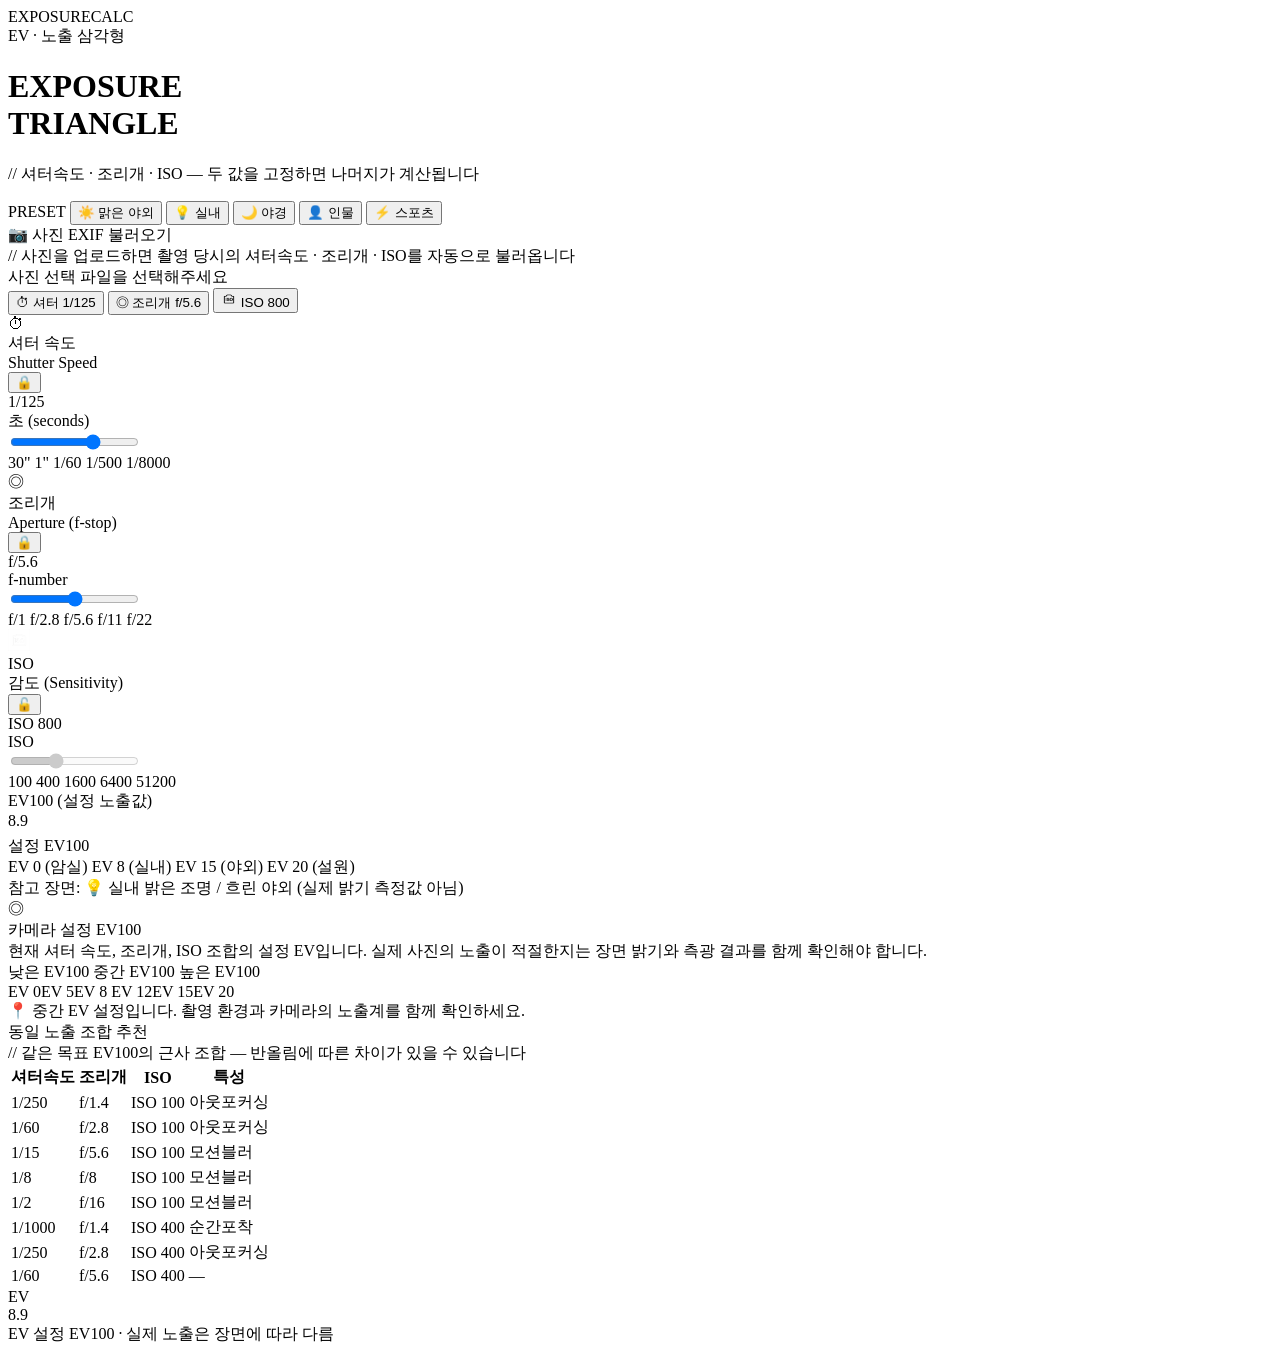
==== exposure-index.html @ fb15c803 "feat(ui): load pure math module and label EV100 accurately" ====
<!DOCTYPE html>
<html lang="ko">
<head>
<meta charset="UTF-8">
<meta name="viewport" content="width=device-width, initial-scale=1.0, maximum-scale=1.0">
<title>노출 계산기 — Exposure Calculator</title>
<link rel="icon" type="image/svg+xml" href="favicon.svg">
<link href="https://fonts.googleapis.com/css2?family=DM+Mono:wght@300;400;500&family=Bebas+Neue&family=DM+Sans:wght@300;400;500&display=swap" rel="stylesheet">
<link rel="stylesheet" href="exposure-style.css">
</head>
<body>

<header>
  <div class="logo">EXPOSURE<span>CALC</span></div>
  <div class="header-tag">EV · 노출 삼각형</div>
</header>

<main>
  <h1 class="page-title">EXPOSURE<br><span>TRIANGLE</span></h1>
  <p class="page-sub">// 셔터속도 · 조리개 · ISO — 두 값을 고정하면 나머지가 계산됩니다</p>

  <!-- Presets -->
  <div class="preset-bar">
    <span class="preset-label">PRESET</span>
    <button class="preset-btn" onclick="applyPreset('sunny')">☀️ 맑은 야외</button>
    <button class="preset-btn" onclick="applyPreset('indoor')">💡 실내</button>
    <button class="preset-btn" onclick="applyPreset('night')">🌙 야경</button>
    <button class="preset-btn" onclick="applyPreset('portrait')">👤 인물</button>
    <button class="preset-btn" onclick="applyPreset('sport')">⚡ 스포츠</button>
  </div>

  <!-- EXIF 사진 업로드 패널 -->
  <div class="exif-panel">
    <div class="exif-panel-title">📷 사진 EXIF 불러오기</div>
    <div class="exif-panel-sub">// 사진을 업로드하면 촬영 당시의 셔터속도 · 조리개 · ISO를 자동으로 불러옵니다</div>
    <div class="exif-input-row">
      <label class="exif-upload-btn" for="exif-file-input">사진 선택</label>
      <input type="file" id="exif-file-input" accept="image/*" style="display:none;" onchange="loadExif(this)">
      <span class="exif-filename" id="exif-filename">파일을 선택해주세요</span>
    </div>
    <div class="exif-result" id="exif-result" style="display:none;">
      <div class="exif-chips" id="exif-chips"></div>
      <div class="exif-msg" id="exif-msg"></div>
      <button class="exif-apply-btn" id="exif-apply-btn" style="display:none;" onclick="applyExif()">이 세팅 계산기에 적용하기 ↗</button>
    </div>
  </div>

  <!-- ── 모바일 전용: 패널 탭 네비게이션 ── -->
  <div class="mobile-panel-nav" id="mobile-panel-nav">
    <button class="mpn-tab active" id="mpn-shutter" onclick="switchMobileTab('shutter')">
      <span class="mpn-icon">⏱</span>
      <span class="mpn-label">셔터</span>
      <span class="mpn-val" id="mpn-val-shutter">1/125</span>
    </button>
    <button class="mpn-tab" id="mpn-aperture" onclick="switchMobileTab('aperture')">
      <span class="mpn-icon">◎</span>
      <span class="mpn-label">조리개</span>
      <span class="mpn-val" id="mpn-val-aperture">f/5.6</span>
    </button>
    <button class="mpn-tab" id="mpn-iso" onclick="switchMobileTab('iso')">
      <span class="mpn-icon"><img src="[data-uri]" alt="ISO" style="width:1rem;height:1rem;object-fit:contain;"></span>
      <span class="mpn-label">ISO</span>
      <span class="mpn-val" id="mpn-val-iso">400</span>
    </button>
  </div>

  <!-- Three panels -->
  <div class="calculator-grid">

    <!-- Shutter Speed -->
    <div class="calc-panel" id="panel-shutter">
      <div class="panel-header">
        <div>
          <div class="panel-icon">⏱</div>
          <div class="panel-name">셔터 속도</div>
          <div class="panel-desc">Shutter Speed</div>
        </div>
        <button class="lock-toggle active" id="lock-shutter" onclick="toggleLock('shutter')" title="고정/해제">🔒</button>
      </div>
      <div class="value-display" id="val-shutter">1/125</div>
      <div class="value-unit">초 (seconds)</div>
      <div class="slider-wrap">
        <input type="range" id="sl-shutter" min="0" max="18" value="12" step="1" oninput="onSliderChange('shutter')">
        <div class="slider-ticks">
          <span class="tick">30"</span>
          <span class="tick">1"</span>
          <span class="tick">1/60</span>
          <span class="tick">1/500</span>
          <span class="tick">1/8000</span>
        </div>
      </div>
    </div>

    <!-- Aperture -->
    <div class="calc-panel" id="panel-aperture">
      <div class="panel-header">
        <div>
          <div class="panel-icon">◎</div>
          <div class="panel-name">조리개</div>
          <div class="panel-desc">Aperture (f-stop)</div>
        </div>
        <button class="lock-toggle active" id="lock-aperture" onclick="toggleLock('aperture')" title="고정/해제">🔒</button>
      </div>
      <div class="value-display" id="val-aperture">f/5.6</div>
      <div class="value-unit">f-number</div>
      <div class="slider-wrap">
        <input type="range" id="sl-aperture" min="0" max="10" value="5" step="1" oninput="onSliderChange('aperture')">
        <div class="slider-ticks">
          <span class="tick">f/1</span>
          <span class="tick">f/2.8</span>
          <span class="tick">f/5.6</span>
          <span class="tick">f/11</span>
          <span class="tick">f/22</span>
        </div>
      </div>
    </div>

    <!-- ISO -->
    <div class="calc-panel" id="panel-iso">
      <div class="panel-header">
        <div>
          <div class="panel-icon"><img src="[data-uri]" alt="ISO" style="width:1.4rem;height:1.4rem;object-fit:contain;filter:invert(1);"></div>
          <div class="panel-name">ISO</div>
          <div class="panel-desc">감도 (Sensitivity)</div>
        </div>
        <button class="lock-toggle" id="lock-iso" onclick="toggleLock('iso')" title="고정/해제">🔓</button>
      </div>
      <div class="value-display" id="val-iso">ISO 400</div>
      <div class="value-unit">ISO</div>
      <div class="slider-wrap">
        <input type="range" id="sl-iso" min="0" max="9" value="3" step="1" oninput="onSliderChange('iso')">
        <div class="slider-ticks">
          <span class="tick">100</span>
          <span class="tick">400</span>
          <span class="tick">1600</span>
          <span class="tick">6400</span>
          <span class="tick">51200</span>
        </div>
      </div>
    </div>

  </div>

  <!-- EV Bar -->
  <div class="ev-panel">
    <div class="ev-label-wrap">
      <div class="ev-label">EV100 (설정 노출값)</div>
      <div class="ev-value" id="ev-display">10.6</div>
      <div class="ev-label" style="margin-top:6px;" id="ev-status">실내 환경</div>
    </div>
    <div class="ev-bar-wrap">
      <div class="ev-scale">
        <span>EV 0 (암실)</span>
        <span>EV 8 (실내)</span>
        <span>EV 15 (야외)</span>
        <span>EV 20 (설원)</span>
      </div>
      <div class="ev-track">
        <div class="ev-fill" id="ev-fill" style="width:53%"></div>
        <div class="ev-marker" id="ev-marker" style="left:53%"></div>
      </div>
      <div class="ev-situation" id="ev-situation">💡 일반적인 야외 흐린 날 / 실내 밝은 조명 환경</div>
    </div>
  </div>

  <!-- Exposure Judgment Panel -->
  <div class="judge-panel" id="judge-panel">
    <div class="judge-verdict">
      <div class="judge-icon" id="judge-icon">✓</div>
      <div>
        <div class="judge-title" id="judge-title">적정 노출이에요</div>
        <div class="judge-desc" id="judge-desc">이 조합으로 촬영하면 밝기가 적당한 사진을 얻을 수 있어요.</div>
      </div>
    </div>
    <div class="judge-meter-wrap">
      <div class="judge-meter-labels">
        <span>낮은 EV100</span>
        <span>중간 EV100</span>
        <span>높은 EV100</span>
      </div>
      <div class="judge-meter">
        <div class="judge-meter-zone zone-under2"></div>
        <div class="judge-meter-zone zone-under1"></div>
        <div class="judge-meter-zone zone-ok"></div>
        <div class="judge-meter-zone zone-over1"></div>
        <div class="judge-meter-zone zone-over2"></div>
        <div class="judge-needle" id="judge-needle" style="left:50%"></div>
      </div>
      <div class="judge-meter-ticks">
        <span>EV 0</span><span>EV 5</span><span>EV 8</span>
        <span>EV 12</span><span>EV 15</span><span>EV 20</span>
      </div>
    </div>
    <div class="judge-detail">
      <div class="judge-env" id="judge-env"></div>
      <div class="judge-warnings" id="judge-warnings"></div>
    </div>
  </div>

  <!-- Combinations table -->
  <div class="combos-panel">
    <div class="combos-header">
      <div>
        <div class="combos-title">동일 노출 조합 추천</div>
        <div class="combos-sub">// 같은 목표 EV100의 근사 조합 — 반올림에 따른 차이가 있을 수 있습니다</div>
      </div>
    </div>
    <table class="combo-table">
      <thead>
        <tr>
          <th>셔터속도</th>
          <th>조리개</th>
          <th>ISO</th>
          <th>특성</th>
        </tr>
      </thead>
      <tbody id="combo-tbody"></tbody>
    </table>
  </div>

</main>

<!-- ── 모바일 전용: 하단 고정 EV 요약 바 ── -->
<div class="mobile-bottom-bar" id="mobile-bottom-bar">
  <div class="mbb-ev-wrap">
    <div class="mbb-ev-label">EV</div>
    <div class="mbb-ev-num" id="mbb-ev-num">10.6</div>
  </div>
  <div class="mbb-meter">
    <div class="mbb-meter-bg">
      <div class="mbb-meter-fill" id="mbb-fill" style="width:53%"></div>
      <div class="mbb-meter-needle" id="mbb-needle" style="left:53%"></div>
    </div>
  </div>
  <div class="mbb-verdict" id="mbb-verdict">
    <span class="mbb-icon" id="mbb-icon">✓</span>
    <span class="mbb-text" id="mbb-text">적정 노출</span>
  </div>
</div>

<script src="exposure-core.js"></script>
<script src="exposure-script.js"></script>
</body>
</html>
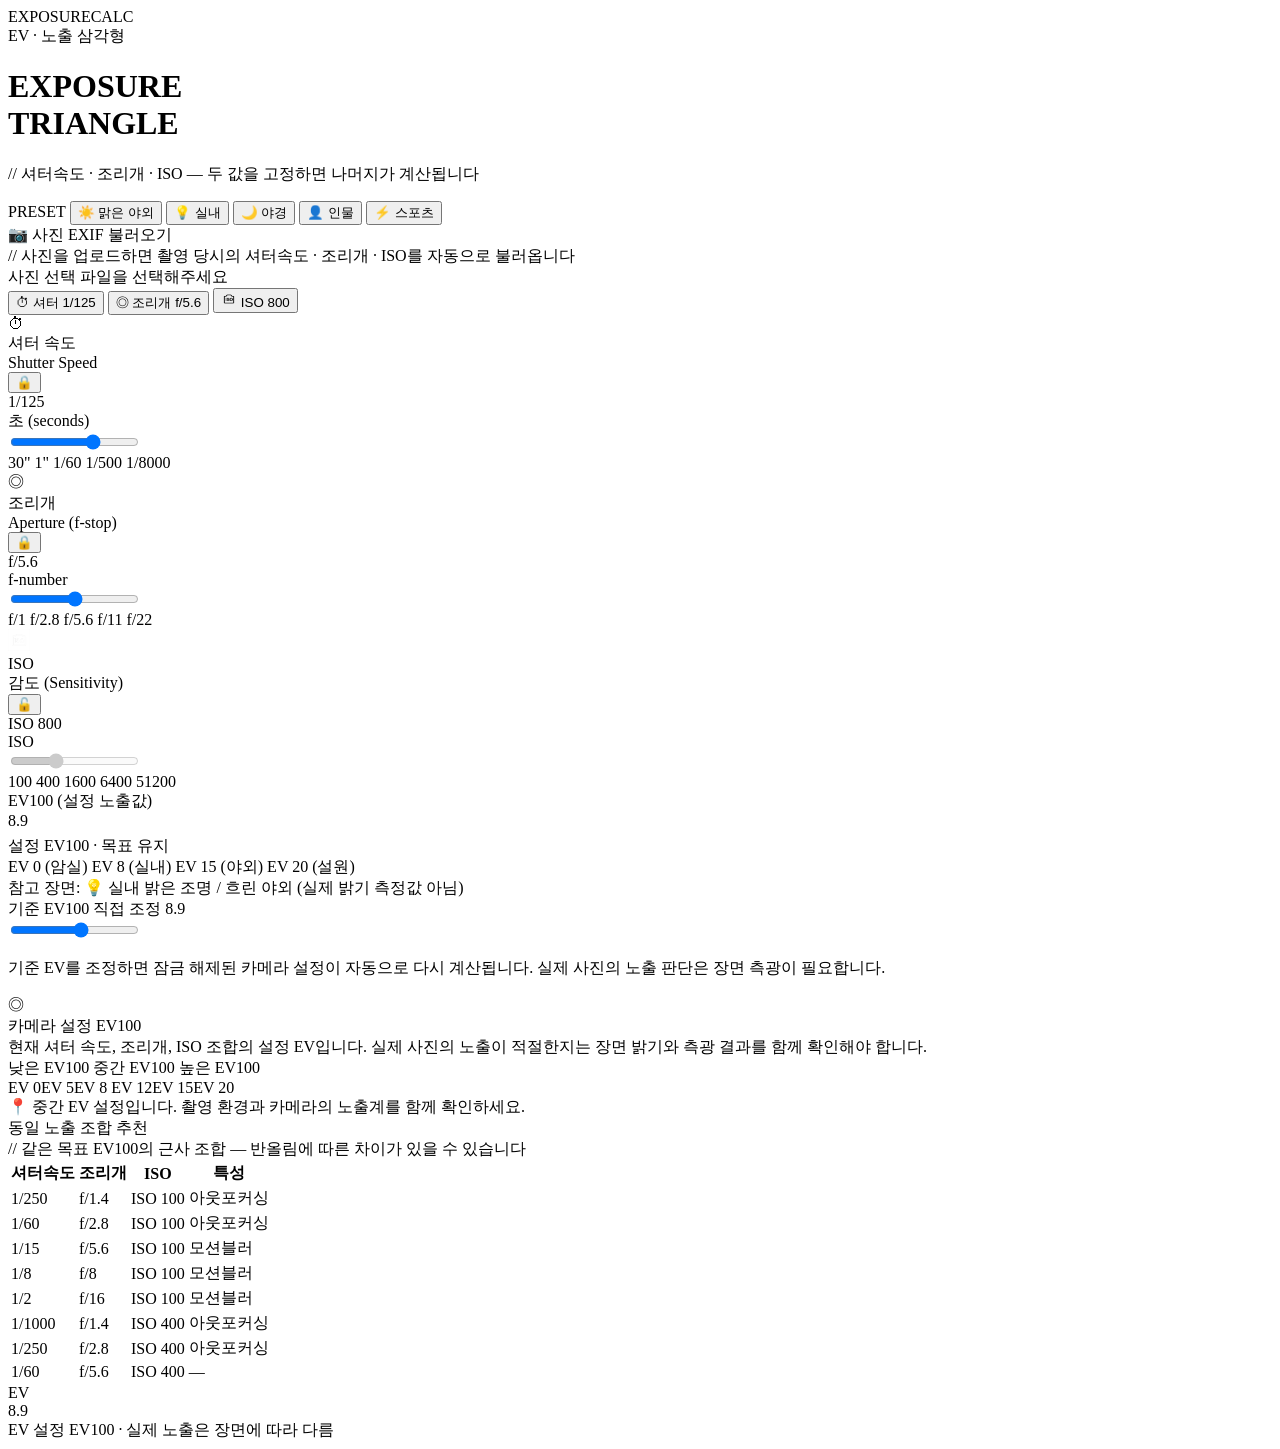
==== commit 489abf69: "feat(ui): add an explicit target EV100 control with accessible label" ====
--- a/exposure-index.html
+++ b/exposure-index.html
@@ -163,6 +163,18 @@
     </div>
   </div>
 
+  <!-- Target EV100 control: separate the desired reference from camera parameters. -->
+  <section class="target-ev-panel" aria-labelledby="target-ev-heading">
+    <div class="target-ev-top">
+      <label id="target-ev-heading" for="sl-target-ev">기준 EV100 직접 조정</label>
+      <output id="target-ev-value" for="sl-target-ev">8.9</output>
+    </div>
+    <input id="sl-target-ev" type="range" min="-5" max="20" step="0.1"
+           value="8.9" oninput="onTargetEVChange()"
+           aria-label="계산 기준 EV100 조정">
+    <p>기준 EV를 조정하면 잠금 해제된 카메라 설정이 자동으로 다시 계산됩니다. 실제 사진의 노출 판단은 장면 측광이 필요합니다.</p>
+  </section>
+
   <!-- Exposure Judgment Panel -->
   <div class="judge-panel" id="judge-panel">
     <div class="judge-verdict">
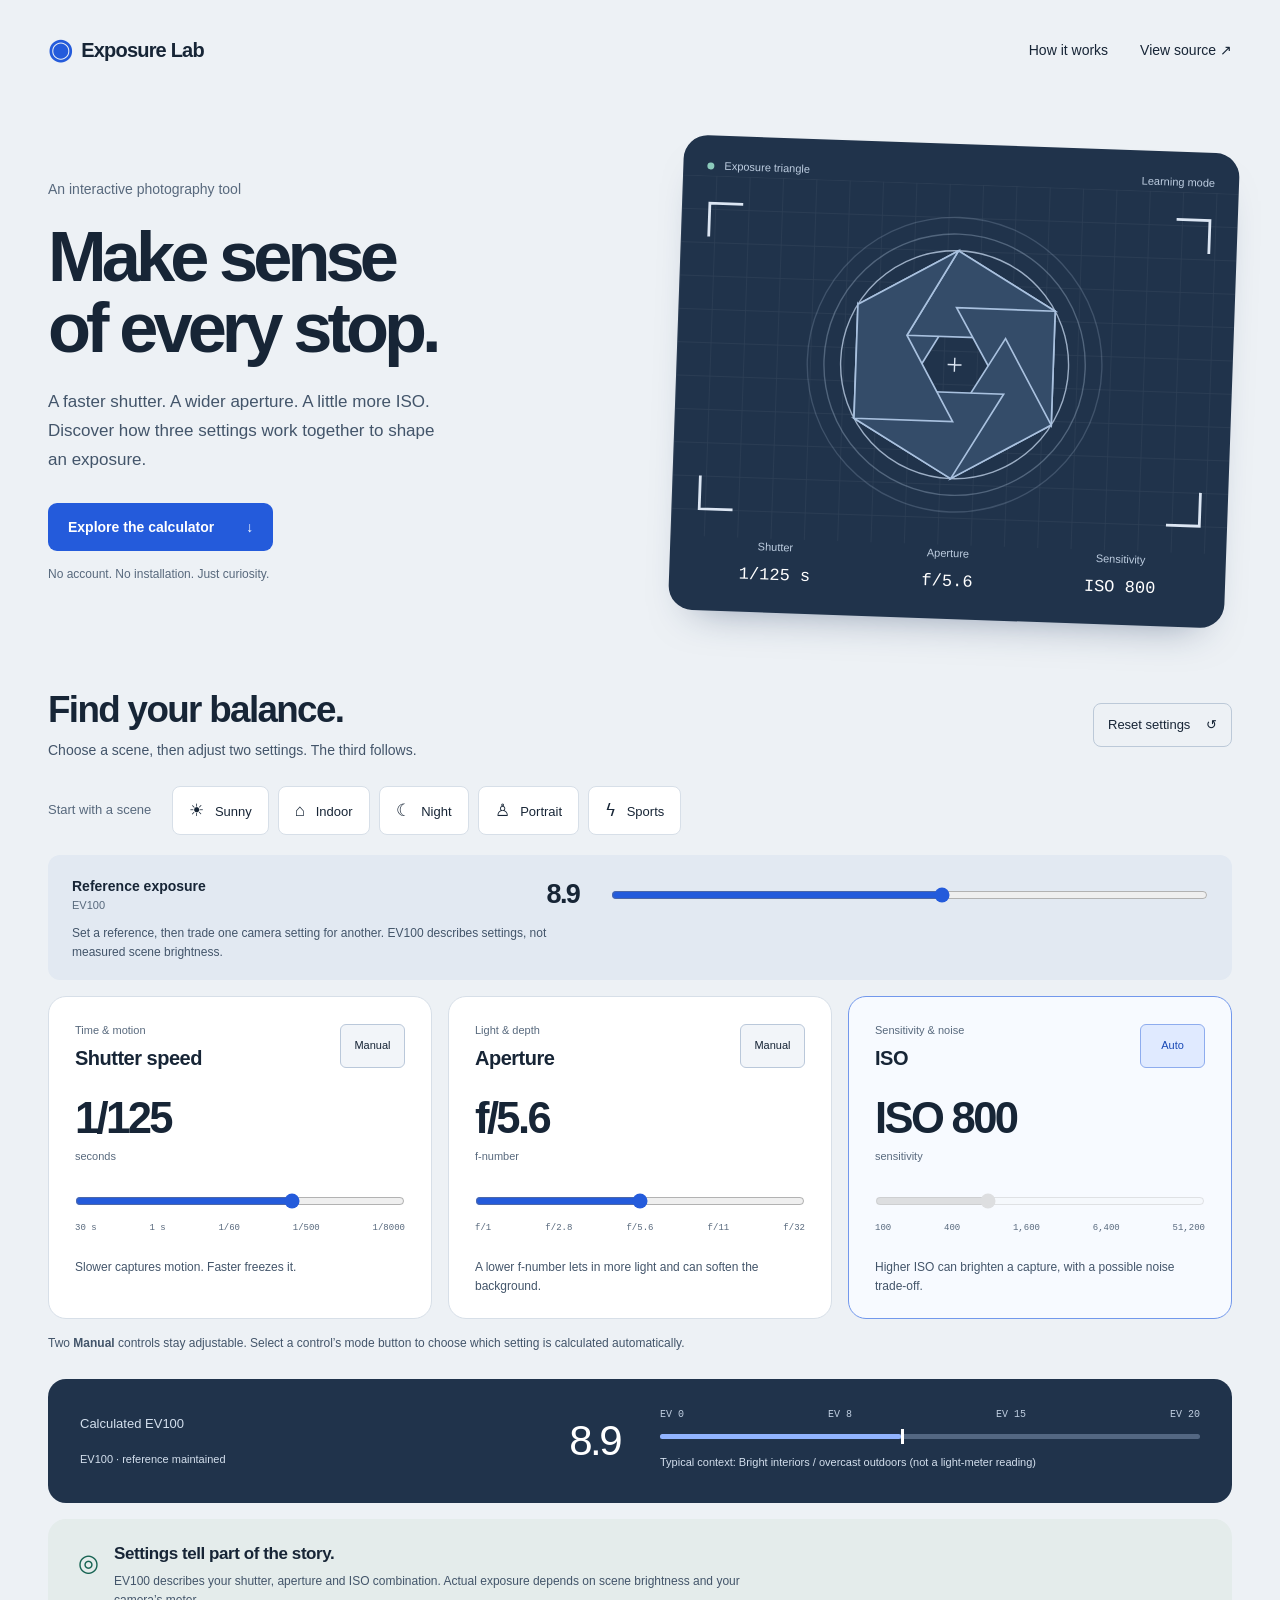
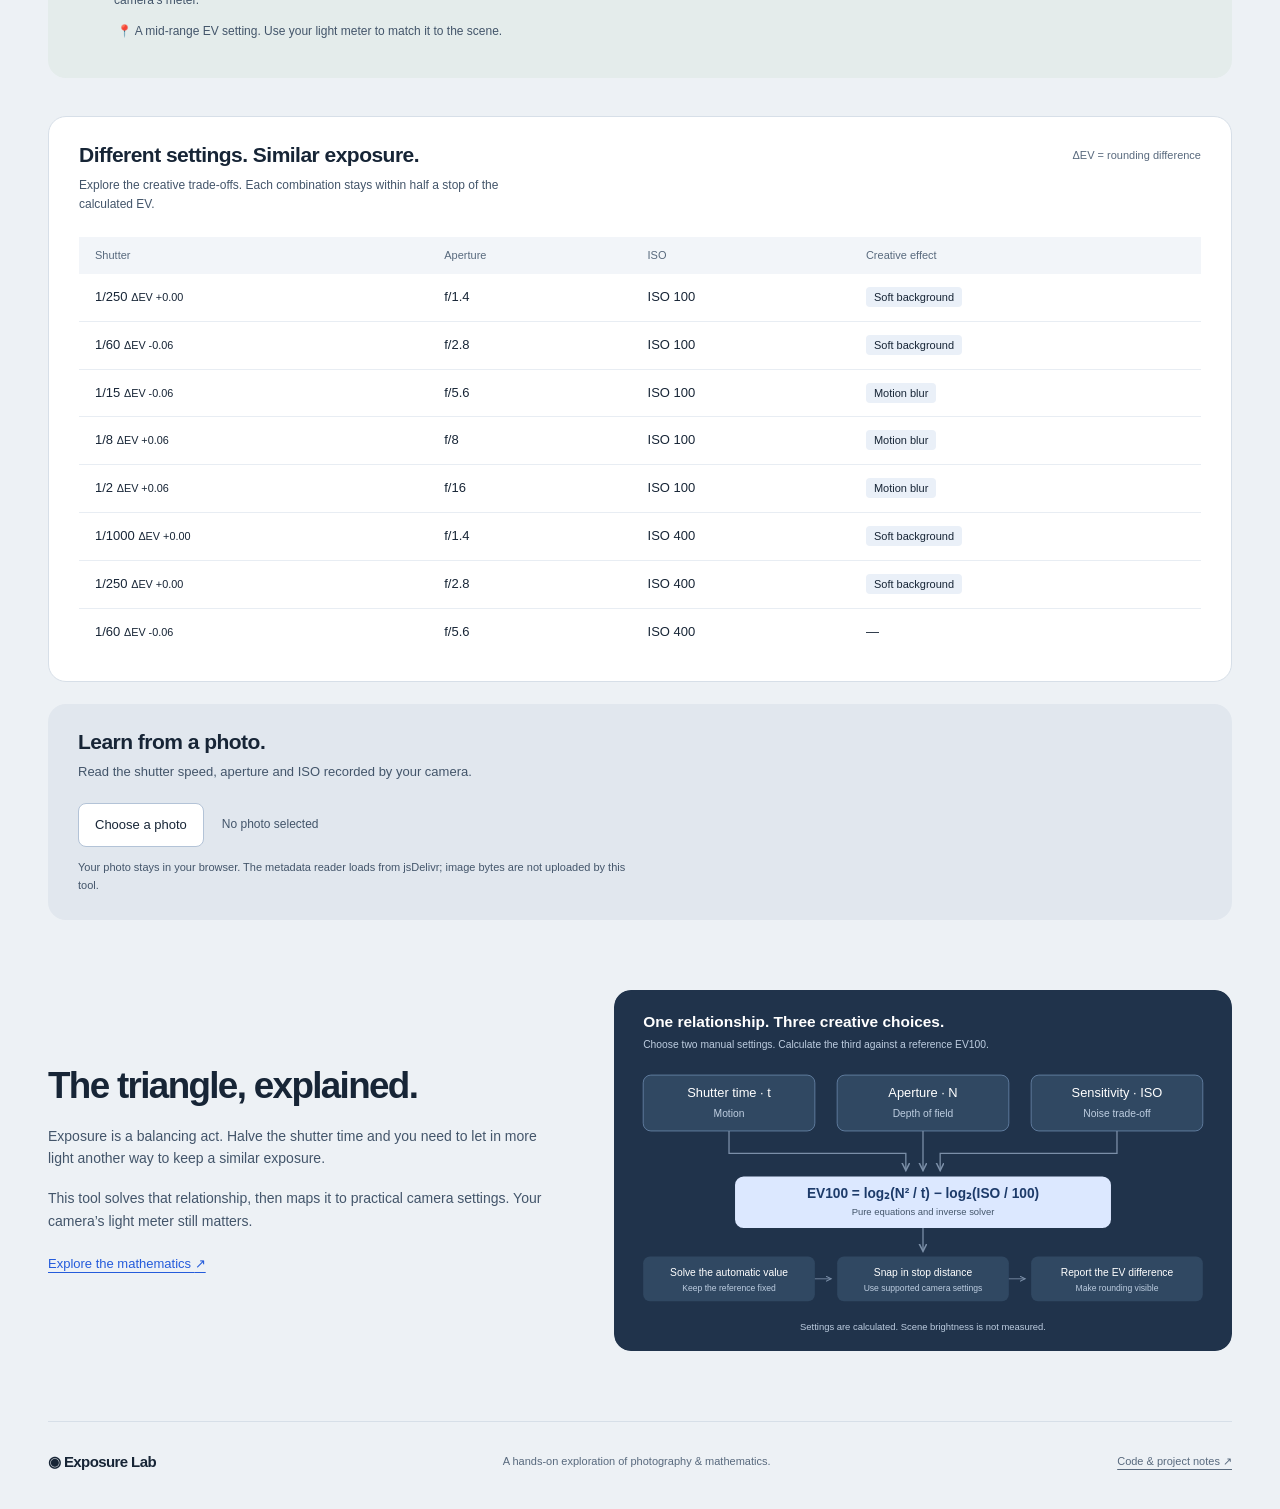
==== commit 9beb0e3e: "feat: redesign Exposure Lab with English UI and visual project guide" ====
--- a/exposure-index.html
+++ b/exposure-index.html
@@ -1,256 +1,531 @@
-<!DOCTYPE html>
-<html lang="ko">
-<head>
-<meta charset="UTF-8">
-<meta name="viewport" content="width=device-width, initial-scale=1.0, maximum-scale=1.0">
-<title>노출 계산기 — Exposure Calculator</title>
-<link rel="icon" type="image/svg+xml" href="favicon.svg">
-<link href="https://fonts.googleapis.com/css2?family=DM+Mono:wght@300;400;500&family=Bebas+Neue&family=DM+Sans:wght@300;400;500&display=swap" rel="stylesheet">
-<link rel="stylesheet" href="exposure-style.css">
-</head>
-<body>
-
-<header>
-  <div class="logo">EXPOSURE<span>CALC</span></div>
-  <div class="header-tag">EV · 노출 삼각형</div>
-</header>
-
-<main>
-  <h1 class="page-title">EXPOSURE<br><span>TRIANGLE</span></h1>
-  <p class="page-sub">// 셔터속도 · 조리개 · ISO — 두 값을 고정하면 나머지가 계산됩니다</p>
-
-  <!-- Presets -->
-  <div class="preset-bar">
-    <span class="preset-label">PRESET</span>
-    <button class="preset-btn" onclick="applyPreset('sunny')">☀️ 맑은 야외</button>
-    <button class="preset-btn" onclick="applyPreset('indoor')">💡 실내</button>
-    <button class="preset-btn" onclick="applyPreset('night')">🌙 야경</button>
-    <button class="preset-btn" onclick="applyPreset('portrait')">👤 인물</button>
-    <button class="preset-btn" onclick="applyPreset('sport')">⚡ 스포츠</button>
-  </div>
-
-  <!-- EXIF 사진 업로드 패널 -->
-  <div class="exif-panel">
-    <div class="exif-panel-title">📷 사진 EXIF 불러오기</div>
-    <div class="exif-panel-sub">// 사진을 업로드하면 촬영 당시의 셔터속도 · 조리개 · ISO를 자동으로 불러옵니다</div>
-    <div class="exif-input-row">
-      <label class="exif-upload-btn" for="exif-file-input">사진 선택</label>
-      <input type="file" id="exif-file-input" accept="image/*" style="display:none;" onchange="loadExif(this)">
-      <span class="exif-filename" id="exif-filename">파일을 선택해주세요</span>
-    </div>
-    <div class="exif-result" id="exif-result" style="display:none;">
-      <div class="exif-chips" id="exif-chips"></div>
-      <div class="exif-msg" id="exif-msg"></div>
-      <button class="exif-apply-btn" id="exif-apply-btn" style="display:none;" onclick="applyExif()">이 세팅 계산기에 적용하기 ↗</button>
-    </div>
-  </div>
-
-  <!-- ── 모바일 전용: 패널 탭 네비게이션 ── -->
-  <div class="mobile-panel-nav" id="mobile-panel-nav">
-    <button class="mpn-tab active" id="mpn-shutter" onclick="switchMobileTab('shutter')">
-      <span class="mpn-icon">⏱</span>
-      <span class="mpn-label">셔터</span>
-      <span class="mpn-val" id="mpn-val-shutter">1/125</span>
-    </button>
-    <button class="mpn-tab" id="mpn-aperture" onclick="switchMobileTab('aperture')">
-      <span class="mpn-icon">◎</span>
-      <span class="mpn-label">조리개</span>
-      <span class="mpn-val" id="mpn-val-aperture">f/5.6</span>
-    </button>
-    <button class="mpn-tab" id="mpn-iso" onclick="switchMobileTab('iso')">
-      <span class="mpn-icon"><img src="[data-uri]" alt="ISO" style="width:1rem;height:1rem;object-fit:contain;"></span>
-      <span class="mpn-label">ISO</span>
-      <span class="mpn-val" id="mpn-val-iso">400</span>
-    </button>
-  </div>
-
-  <!-- Three panels -->
-  <div class="calculator-grid">
-
-    <!-- Shutter Speed -->
-    <div class="calc-panel" id="panel-shutter">
-      <div class="panel-header">
+<!doctype html>
+<html lang="en">
+  <head>
+    <meta charset="UTF-8" />
+    <meta name="viewport" content="width=device-width, initial-scale=1" />
+    <meta
+      name="description"
+      content="Learn the exposure triangle by doing. Explore shutter speed, aperture and ISO with an interactive EV100 calculator, shooting presets and local photo metadata import."
+    />
+    <meta name="theme-color" content="#edf1f5" />
+    <meta
+      property="og:title"
+      content="Exposure Lab — Photo Exposure Calculator"
+    />
+    <meta
+      property="og:description"
+      content="Three settings. One exposure. A hands-on guide to the exposure triangle."
+    />
+    <title>Exposure Lab — Photo Exposure Calculator</title>
+    <link rel="icon" type="image/svg+xml" href="favicon.svg" />
+    <link rel="stylesheet" href="exposure-style.css" />
+  </head>
+  <body>
+    <a class="skip-link" href="#calculator">Skip to calculator</a>
+    <header class="site-header">
+      <a class="wordmark" href="./" aria-label="Exposure Lab home"
+        ><span class="brand-icon" aria-hidden="true">◉</span> Exposure Lab</a
+      >
+      <nav aria-label="Main navigation">
+        <a href="#how-it-works">How it works</a
+        ><a href="https://github.com/Benz-Kim/Photo-Exposure-Calculator"
+          >View source <span aria-hidden="true">↗</span></a
+        >
+      </nav>
+    </header>
+    <main>
+      <section class="hero" aria-labelledby="page-title">
+        <div class="hero-copy">
+          <p class="intro-label">An interactive photography tool</p>
+          <h1 id="page-title">Make sense<br />of every stop.</h1>
+          <p class="hero-description">
+            A faster shutter. A wider aperture. A little more ISO. Discover how
+            three settings work together to shape an exposure.
+          </p>
+          <a class="primary-link" href="#calculator"
+            >Explore the calculator <span aria-hidden="true">↓</span></a
+          >
+          <p class="hero-note">No account. No installation. Just curiosity.</p>
+        </div>
+        <div
+          class="viewfinder"
+          role="img"
+          aria-label="Camera viewfinder illustration showing the three settings that define exposure. This is a diagram, not a simulated photograph."
+        >
+          <div class="vf-top">
+            <span><i></i> Exposure triangle</span><span>Learning mode</span>
+          </div>
+          <svg class="iris" viewBox="0 0 400 260" aria-hidden="true">
+            <defs>
+              <pattern
+                id="grid"
+                width="24"
+                height="24"
+                patternUnits="userSpaceOnUse"
+              >
+                <path
+                  d="M 24 0 L 0 0 0 24"
+                  fill="none"
+                  stroke="#ffffff"
+                  stroke-opacity=".06"
+                />
+              </pattern>
+            </defs>
+            <rect width="400" height="260" fill="url(#grid)" />
+            <g fill="none" stroke="#9caec5" stroke-width="1">
+              <circle cx="200" cy="130" r="106" opacity=".25" />
+              <circle cx="200" cy="130" r="94" opacity=".4" />
+              <circle cx="200" cy="130" r="82" />
+            </g>
+            <g fill="#344c69" stroke="#a9c1df" stroke-width="1.2">
+              <path d="M200 48 L271 89 L200 89 L165 150 L129 89Z" />
+              <path d="M271 89 L271 171 L236 110 L165 110 L200 48Z" />
+              <path d="M271 171 L200 212 L236 150 L200 89 L271 89Z" />
+              <path d="M200 212 L129 171 L200 171 L236 110 L271 171Z" />
+              <path d="M129 171 L129 89 L165 150 L236 150 L200 212Z" />
+              <path d="M129 89 L200 48 L165 110 L200 171 L129 171Z" />
+            </g>
+            <path
+              d="M20 44V20H44 M356 20H380V44 M380 216V240H356 M44 240H20V216"
+              fill="none"
+              stroke="#dce6f3"
+              stroke-width="2"
+            />
+            <path d="M195 130H205 M200 125V135" stroke="#dce6f3" />
+          </svg>
+          <div class="vf-settings">
+            <span>Shutter<strong id="vf-shutter">1/125 s</strong></span
+            ><span>Aperture<strong id="vf-aperture">f/5.6</strong></span
+            ><span>Sensitivity<strong id="vf-iso">ISO 800</strong></span>
+          </div>
+        </div>
+      </section>
+      <section
+        id="calculator"
+        class="workspace"
+        aria-labelledby="calculator-heading"
+      >
+        <div class="section-heading">
+          <div>
+            <h2 id="calculator-heading">Find your balance.</h2>
+            <p>Choose a scene, then adjust two settings. The third follows.</p>
+          </div>
+          <button class="reset-button" onclick="resetCalculator()">
+            Reset settings <span aria-hidden="true">↺</span>
+          </button>
+        </div>
+        <div class="preset-bar" role="group" aria-label="Shooting presets">
+          <span class="preset-label">Start with a scene</span>
+          <button
+            class="preset-btn"
+            id="preset-sunny"
+            data-preset="sunny"
+            aria-pressed="false"
+            onclick="applyPreset('sunny')"
+          >
+            <span aria-hidden="true">☀</span> Sunny
+          </button>
+          <button
+            class="preset-btn"
+            id="preset-indoor"
+            data-preset="indoor"
+            aria-pressed="false"
+            onclick="applyPreset('indoor')"
+          >
+            <span aria-hidden="true">⌂</span> Indoor
+          </button>
+          <button
+            class="preset-btn"
+            id="preset-night"
+            data-preset="night"
+            aria-pressed="false"
+            onclick="applyPreset('night')"
+          >
+            <span aria-hidden="true">☾</span> Night
+          </button>
+          <button
+            class="preset-btn"
+            id="preset-portrait"
+            data-preset="portrait"
+            aria-pressed="false"
+            onclick="applyPreset('portrait')"
+          >
+            <span aria-hidden="true">♙</span> Portrait
+          </button>
+          <button
+            class="preset-btn"
+            id="preset-sport"
+            data-preset="sport"
+            aria-pressed="false"
+            onclick="applyPreset('sport')"
+          >
+            <span aria-hidden="true">ϟ</span> Sports
+          </button>
+        </div>
+        <section class="target-ev-panel" aria-labelledby="target-ev-heading">
+          <div class="target-ev-top">
+            <label id="target-ev-heading" for="sl-target-ev"
+              >Reference exposure <span>EV100</span></label
+            ><output id="target-ev-value" for="sl-target-ev">8.9</output>
+          </div>
+          <input
+            id="sl-target-ev"
+            type="range"
+            min="-5"
+            max="20"
+            step="0.1"
+            value="8.9"
+            oninput="onTargetEVChange()"
+            aria-describedby="target-help"
+          />
+          <p id="target-help">
+            Set a reference, then trade one camera setting for another. EV100
+            describes settings, not measured scene brightness.
+          </p>
+        </section>
+        <div
+          class="mobile-panel-nav"
+          id="mobile-panel-nav"
+          role="group"
+          aria-label="Camera setting panels"
+        >
+          <button
+            class="mpn-tab active"
+            id="mpn-shutter"
+            aria-pressed="true"
+            aria-controls="panel-shutter"
+            onclick="switchMobileTab('shutter')"
+          >
+            <span class="mpn-label">Shutter</span
+            ><span class="mpn-val" id="mpn-val-shutter">1/125</span>
+          </button>
+          <button
+            class="mpn-tab"
+            id="mpn-aperture"
+            aria-pressed="false"
+            aria-controls="panel-aperture"
+            onclick="switchMobileTab('aperture')"
+          >
+            <span class="mpn-label">Aperture</span
+            ><span class="mpn-val" id="mpn-val-aperture">f/5.6</span>
+          </button>
+          <button
+            class="mpn-tab"
+            id="mpn-iso"
+            aria-pressed="false"
+            aria-controls="panel-iso"
+            onclick="switchMobileTab('iso')"
+          >
+            <span class="mpn-label">ISO</span
+            ><span class="mpn-val" id="mpn-val-iso">800</span>
+          </button>
+        </div>
+        <div class="calculator-grid">
+          <section
+            class="calc-panel"
+            id="panel-shutter"
+            aria-labelledby="name-shutter"
+          >
+            <div class="panel-header">
+              <div>
+                <p class="panel-desc">Time & motion</p>
+                <h3 class="panel-name" id="name-shutter">Shutter speed</h3>
+              </div>
+              <button
+                class="lock-toggle"
+                id="lock-shutter"
+                onclick="toggleLock('shutter')"
+                aria-label="Calculate shutter speed automatically"
+              >
+                Manual
+              </button>
+            </div>
+            <output class="value-display" id="val-shutter" for="sl-shutter"
+              >1/125</output
+            ><span class="value-unit">seconds</span>
+            <div class="slider-wrap">
+              <input
+                type="range"
+                id="sl-shutter"
+                min="0"
+                max="18"
+                value="12"
+                step="1"
+                aria-label="Shutter speed"
+                aria-describedby="hint-shutter"
+                oninput="onSliderChange('shutter')"
+              />
+              <div class="slider-ticks">
+                <span class="tick">30 s</span><span class="tick">1 s</span
+                ><span class="tick">1/60</span><span class="tick">1/500</span
+                ><span class="tick">1/8000</span>
+              </div>
+            </div>
+            <p class="setting-hint" id="hint-shutter">
+              Slower captures motion. Faster freezes it.
+            </p>
+          </section>
+          <section
+            class="calc-panel"
+            id="panel-aperture"
+            aria-labelledby="name-aperture"
+          >
+            <div class="panel-header">
+              <div>
+                <p class="panel-desc">Light & depth</p>
+                <h3 class="panel-name" id="name-aperture">Aperture</h3>
+              </div>
+              <button
+                class="lock-toggle"
+                id="lock-aperture"
+                onclick="toggleLock('aperture')"
+                aria-label="Calculate aperture automatically"
+              >
+                Manual
+              </button>
+            </div>
+            <output class="value-display" id="val-aperture" for="sl-aperture"
+              >f/5.6</output
+            ><span class="value-unit">f-number</span>
+            <div class="slider-wrap">
+              <input
+                type="range"
+                id="sl-aperture"
+                min="0"
+                max="10"
+                value="5"
+                step="1"
+                aria-label="Aperture"
+                aria-describedby="hint-aperture"
+                oninput="onSliderChange('aperture')"
+              />
+              <div class="slider-ticks">
+                <span class="tick">f/1</span><span class="tick">f/2.8</span
+                ><span class="tick">f/5.6</span><span class="tick">f/11</span
+                ><span class="tick">f/32</span>
+              </div>
+            </div>
+            <p class="setting-hint" id="hint-aperture">
+              A lower f-number lets in more light and can soften the background.
+            </p>
+          </section>
+          <section class="calc-panel" id="panel-iso" aria-labelledby="name-iso">
+            <div class="panel-header">
+              <div>
+                <p class="panel-desc">Sensitivity & noise</p>
+                <h3 class="panel-name" id="name-iso">ISO</h3>
+              </div>
+              <button
+                class="lock-toggle"
+                id="lock-iso"
+                onclick="toggleLock('iso')"
+                aria-label="Calculate iso automatically"
+              >
+                Auto
+              </button>
+            </div>
+            <output class="value-display" id="val-iso" for="sl-iso"
+              >ISO 800</output
+            ><span class="value-unit">sensitivity</span>
+            <div class="slider-wrap">
+              <input
+                type="range"
+                id="sl-iso"
+                min="0"
+                max="9"
+                value="3"
+                step="1"
+                aria-label="ISO"
+                aria-describedby="hint-iso"
+                oninput="onSliderChange('iso')"
+              />
+              <div class="slider-ticks">
+                <span class="tick">100</span><span class="tick">400</span
+                ><span class="tick">1,600</span><span class="tick">6,400</span
+                ><span class="tick">51,200</span>
+              </div>
+            </div>
+            <p class="setting-hint" id="hint-iso">
+              Higher ISO can brighten a capture, with a possible noise
+              trade-off.
+            </p>
+          </section>
+        </div>
+        <p class="control-help">
+          Two <strong>Manual</strong> controls stay adjustable. Select a
+          control’s mode button to choose which setting is calculated
+          automatically.
+        </p>
+        <div class="ev-panel">
+          <div class="ev-label-wrap">
+            <span class="ev-label">Calculated EV100</span
+            ><output class="ev-value" id="ev-display">8.9</output
+            ><span id="ev-status" role="status"></span>
+          </div>
+          <div class="ev-bar-wrap">
+            <div class="ev-scale">
+              <span>EV 0</span><span>EV 8</span><span>EV 15</span
+              ><span>EV 20</span>
+            </div>
+            <div class="ev-track">
+              <div class="ev-fill" id="ev-fill"></div>
+              <div class="ev-marker" id="ev-marker"></div>
+            </div>
+            <p class="ev-situation" id="ev-situation"></p>
+          </div>
+        </div>
+        <section
+          class="judge-panel"
+          id="judge-panel"
+          aria-labelledby="judge-title"
+        >
+          <div class="judge-verdict">
+            <span class="judge-icon" id="judge-icon" aria-hidden="true">◎</span>
+            <div>
+              <h3 class="judge-title" id="judge-title">
+                Read the settings, then the scene.
+              </h3>
+              <p class="judge-desc" id="judge-desc"></p>
+            </div>
+          </div>
+          <div class="judge-meter-wrap" aria-hidden="true">
+            <div class="judge-meter-labels">
+              <span>Lower EV settings</span><span>Higher EV settings</span>
+            </div>
+            <div class="judge-meter">
+              <div class="judge-needle" id="judge-needle"></div>
+            </div>
+          </div>
+          <div class="judge-detail">
+            <p class="judge-env" id="judge-env"></p>
+            <div class="judge-warnings" id="judge-warnings"></div>
+          </div>
+        </section>
+        <section class="combos-panel" aria-labelledby="combos-heading">
+          <div class="combos-header">
+            <div>
+              <h3 id="combos-heading">Different settings. Similar exposure.</h3>
+              <p>
+                Explore the creative trade-offs. Each combination stays within
+                half a stop of the calculated EV.
+              </p>
+            </div>
+            <span class="table-note">ΔEV = rounding difference</span>
+          </div>
+          <div class="table-scroll">
+            <table class="combo-table">
+              <caption class="sr-only">
+                Near-equivalent camera settings and their EV rounding
+                differences
+              </caption>
+              <thead>
+                <tr>
+                  <th scope="col">Shutter</th>
+                  <th scope="col">Aperture</th>
+                  <th scope="col">ISO</th>
+                  <th scope="col">Creative effect</th>
+                </tr>
+              </thead>
+              <tbody id="combo-tbody"></tbody>
+            </table>
+          </div>
+        </section>
+        <section class="exif-panel" aria-labelledby="exif-heading">
+          <div>
+            <h3 id="exif-heading">Learn from a photo.</h3>
+            <p class="exif-panel-sub">
+              Read the shutter speed, aperture and ISO recorded by your camera.
+            </p>
+          </div>
+          <div class="exif-input-row">
+            <label class="exif-upload-btn" for="exif-file-input"
+              >Choose a photo<input
+                type="file"
+                id="exif-file-input"
+                accept="image/*"
+                onchange="loadExif(this)" /></label
+            ><span class="exif-filename" id="exif-filename"
+              >No photo selected</span
+            >
+          </div>
+          <p class="privacy-note">
+            Your photo stays in your browser. The metadata reader loads from
+            jsDelivr; image bytes are not uploaded by this tool.
+          </p>
+          <div
+            class="exif-result"
+            id="exif-result"
+            style="display: none"
+            role="status"
+          >
+            <div class="exif-chips" id="exif-chips"></div>
+            <p class="exif-msg" id="exif-msg"></p>
+            <button
+              class="exif-apply-btn"
+              id="exif-apply-btn"
+              style="display: none"
+              onclick="applyExif()"
+            >
+              Apply photo settings
+            </button>
+          </div>
+        </section>
+      </section>
+      <section
+        class="learn-section"
+        id="how-it-works"
+        aria-labelledby="learn-heading"
+      >
         <div>
-          <div class="panel-icon">⏱</div>
-          <div class="panel-name">셔터 속도</div>
-          <div class="panel-desc">Shutter Speed</div>
-        </div>
-        <button class="lock-toggle active" id="lock-shutter" onclick="toggleLock('shutter')" title="고정/해제">🔒</button>
+          <h2 id="learn-heading">The triangle, explained.</h2>
+          <p>
+            Exposure is a balancing act. Halve the shutter time and you need to
+            let in more light another way to keep a similar exposure.
+          </p>
+          <p>
+            This tool solves that relationship, then maps it to practical camera
+            settings. Your camera’s light meter still matters.
+          </p>
+          <a
+            href="https://github.com/Benz-Kim/Photo-Exposure-Calculator/blob/main/docs/ENGINEERING_RATIONALE.md"
+            >Explore the mathematics <span aria-hidden="true">↗</span></a
+          >
+        </div>
+        <img
+          src="docs/assets/exposure-workflow.svg"
+          alt="Shutter time, aperture and ISO feed the EV100 model. Choose two manual settings and the third is solved, rounded to camera steps, and checked for EV difference."
+          width="720"
+          height="420"
+          loading="lazy"
+        />
+      </section>
+    </main>
+    <footer>
+      <a class="wordmark" href="./">◉ Exposure Lab</a>
+      <p>A hands-on exploration of photography & mathematics.</p>
+      <a href="https://github.com/Benz-Kim/Photo-Exposure-Calculator"
+        >Code & project notes ↗</a
+      >
+    </footer>
+    <div class="mobile-bottom-bar" id="mobile-bottom-bar">
+      <div class="mbb-ev-wrap">
+        <span class="mbb-ev-label">EV100</span
+        ><span class="mbb-ev-num" id="mbb-ev-num">8.9</span>
       </div>
-      <div class="value-display" id="val-shutter">1/125</div>
-      <div class="value-unit">초 (seconds)</div>
-      <div class="slider-wrap">
-        <input type="range" id="sl-shutter" min="0" max="18" value="12" step="1" oninput="onSliderChange('shutter')">
-        <div class="slider-ticks">
-          <span class="tick">30"</span>
-          <span class="tick">1"</span>
-          <span class="tick">1/60</span>
-          <span class="tick">1/500</span>
-          <span class="tick">1/8000</span>
-        </div>
+      <div class="mbb-meter">
+        <div class="mbb-meter-bg">
+          <div class="mbb-meter-fill" id="mbb-fill"></div>
+          <div class="mbb-meter-needle" id="mbb-needle"></div>
+        </div>
+      </div>
+      <div class="mbb-verdict">
+        <span class="mbb-icon" id="mbb-icon" aria-hidden="true"></span
+        ><span class="mbb-text" id="mbb-text"
+          >Settings, not scene brightness</span
+        >
       </div>
     </div>
-
-    <!-- Aperture -->
-    <div class="calc-panel" id="panel-aperture">
-      <div class="panel-header">
-        <div>
-          <div class="panel-icon">◎</div>
-          <div class="panel-name">조리개</div>
-          <div class="panel-desc">Aperture (f-stop)</div>
-        </div>
-        <button class="lock-toggle active" id="lock-aperture" onclick="toggleLock('aperture')" title="고정/해제">🔒</button>
-      </div>
-      <div class="value-display" id="val-aperture">f/5.6</div>
-      <div class="value-unit">f-number</div>
-      <div class="slider-wrap">
-        <input type="range" id="sl-aperture" min="0" max="10" value="5" step="1" oninput="onSliderChange('aperture')">
-        <div class="slider-ticks">
-          <span class="tick">f/1</span>
-          <span class="tick">f/2.8</span>
-          <span class="tick">f/5.6</span>
-          <span class="tick">f/11</span>
-          <span class="tick">f/22</span>
-        </div>
-      </div>
-    </div>
-
-    <!-- ISO -->
-    <div class="calc-panel" id="panel-iso">
-      <div class="panel-header">
-        <div>
-          <div class="panel-icon"><img src="[data-uri]" alt="ISO" style="width:1.4rem;height:1.4rem;object-fit:contain;filter:invert(1);"></div>
-          <div class="panel-name">ISO</div>
-          <div class="panel-desc">감도 (Sensitivity)</div>
-        </div>
-        <button class="lock-toggle" id="lock-iso" onclick="toggleLock('iso')" title="고정/해제">🔓</button>
-      </div>
-      <div class="value-display" id="val-iso">ISO 400</div>
-      <div class="value-unit">ISO</div>
-      <div class="slider-wrap">
-        <input type="range" id="sl-iso" min="0" max="9" value="3" step="1" oninput="onSliderChange('iso')">
-        <div class="slider-ticks">
-          <span class="tick">100</span>
-          <span class="tick">400</span>
-          <span class="tick">1600</span>
-          <span class="tick">6400</span>
-          <span class="tick">51200</span>
-        </div>
-      </div>
-    </div>
-
-  </div>
-
-  <!-- EV Bar -->
-  <div class="ev-panel">
-    <div class="ev-label-wrap">
-      <div class="ev-label">EV100 (설정 노출값)</div>
-      <div class="ev-value" id="ev-display">10.6</div>
-      <div class="ev-label" style="margin-top:6px;" id="ev-status">실내 환경</div>
-    </div>
-    <div class="ev-bar-wrap">
-      <div class="ev-scale">
-        <span>EV 0 (암실)</span>
-        <span>EV 8 (실내)</span>
-        <span>EV 15 (야외)</span>
-        <span>EV 20 (설원)</span>
-      </div>
-      <div class="ev-track">
-        <div class="ev-fill" id="ev-fill" style="width:53%"></div>
-        <div class="ev-marker" id="ev-marker" style="left:53%"></div>
-      </div>
-      <div class="ev-situation" id="ev-situation">💡 일반적인 야외 흐린 날 / 실내 밝은 조명 환경</div>
-    </div>
-  </div>
-
-  <!-- Target EV100 control: separate the desired reference from camera parameters. -->
-  <section class="target-ev-panel" aria-labelledby="target-ev-heading">
-    <div class="target-ev-top">
-      <label id="target-ev-heading" for="sl-target-ev">기준 EV100 직접 조정</label>
-      <output id="target-ev-value" for="sl-target-ev">8.9</output>
-    </div>
-    <input id="sl-target-ev" type="range" min="-5" max="20" step="0.1"
-           value="8.9" oninput="onTargetEVChange()"
-           aria-label="계산 기준 EV100 조정">
-    <p>기준 EV를 조정하면 잠금 해제된 카메라 설정이 자동으로 다시 계산됩니다. 실제 사진의 노출 판단은 장면 측광이 필요합니다.</p>
-  </section>
-
-  <!-- Exposure Judgment Panel -->
-  <div class="judge-panel" id="judge-panel">
-    <div class="judge-verdict">
-      <div class="judge-icon" id="judge-icon">✓</div>
-      <div>
-        <div class="judge-title" id="judge-title">적정 노출이에요</div>
-        <div class="judge-desc" id="judge-desc">이 조합으로 촬영하면 밝기가 적당한 사진을 얻을 수 있어요.</div>
-      </div>
-    </div>
-    <div class="judge-meter-wrap">
-      <div class="judge-meter-labels">
-        <span>낮은 EV100</span>
-        <span>중간 EV100</span>
-        <span>높은 EV100</span>
-      </div>
-      <div class="judge-meter">
-        <div class="judge-meter-zone zone-under2"></div>
-        <div class="judge-meter-zone zone-under1"></div>
-        <div class="judge-meter-zone zone-ok"></div>
-        <div class="judge-meter-zone zone-over1"></div>
-        <div class="judge-meter-zone zone-over2"></div>
-        <div class="judge-needle" id="judge-needle" style="left:50%"></div>
-      </div>
-      <div class="judge-meter-ticks">
-        <span>EV 0</span><span>EV 5</span><span>EV 8</span>
-        <span>EV 12</span><span>EV 15</span><span>EV 20</span>
-      </div>
-    </div>
-    <div class="judge-detail">
-      <div class="judge-env" id="judge-env"></div>
-      <div class="judge-warnings" id="judge-warnings"></div>
-    </div>
-  </div>
-
-  <!-- Combinations table -->
-  <div class="combos-panel">
-    <div class="combos-header">
-      <div>
-        <div class="combos-title">동일 노출 조합 추천</div>
-        <div class="combos-sub">// 같은 목표 EV100의 근사 조합 — 반올림에 따른 차이가 있을 수 있습니다</div>
-      </div>
-    </div>
-    <table class="combo-table">
-      <thead>
-        <tr>
-          <th>셔터속도</th>
-          <th>조리개</th>
-          <th>ISO</th>
-          <th>특성</th>
-        </tr>
-      </thead>
-      <tbody id="combo-tbody"></tbody>
-    </table>
-  </div>
-
-</main>
-
-<!-- ── 모바일 전용: 하단 고정 EV 요약 바 ── -->
-<div class="mobile-bottom-bar" id="mobile-bottom-bar">
-  <div class="mbb-ev-wrap">
-    <div class="mbb-ev-label">EV</div>
-    <div class="mbb-ev-num" id="mbb-ev-num">10.6</div>
-  </div>
-  <div class="mbb-meter">
-    <div class="mbb-meter-bg">
-      <div class="mbb-meter-fill" id="mbb-fill" style="width:53%"></div>
-      <div class="mbb-meter-needle" id="mbb-needle" style="left:53%"></div>
-    </div>
-  </div>
-  <div class="mbb-verdict" id="mbb-verdict">
-    <span class="mbb-icon" id="mbb-icon">✓</span>
-    <span class="mbb-text" id="mbb-text">적정 노출</span>
-  </div>
-</div>
-
-<script src="exposure-core.js"></script>
-<script src="exposure-script.js"></script>
-</body>
+    <script src="exposure-core.js"></script>
+    <script src="exposure-script.js"></script>
+  </body>
 </html>
--- a/exposure-style.css
+++ b/exposure-style.css
@@ -0,0 +1,1068 @@
+/* Exposure Lab: a camera workbench, with a viewfinder as its visual anchor. */
+:root {
+  color-scheme: light;
+  --bg: #edf1f5;
+  --surface: #fff;
+  --surface2: #f4f6f9;
+  --text: #172536;
+  --text-mid: #43556a;
+  --text-dim: #58697d;
+  --border: #d7dfe8;
+  --accent: #245bdb;
+  --green: #176453;
+  --red: #a33227;
+  --radius: 18px;
+  --mono: ui-monospace, SFMono-Regular, Consolas, monospace;
+}
+* {
+  box-sizing: border-box;
+}
+html {
+  scroll-behavior: smooth;
+  scroll-padding-top: 24px;
+}
+body {
+  margin: 0;
+  background: var(--bg);
+  color: var(--text);
+  font-family: "Avenir Next", Avenir, "Segoe UI", sans-serif;
+  font-size: 16px;
+  line-height: 1.6;
+  -webkit-font-smoothing: antialiased;
+}
+a {
+  color: inherit;
+  text-underline-offset: 4px;
+}
+button,
+input {
+  font: inherit;
+}
+button,
+a,
+input {
+  touch-action: manipulation;
+}
+button {
+  cursor: pointer;
+}
+button:disabled {
+  cursor: default;
+}
+button:focus-visible,
+a:focus-visible,
+input:focus-visible,
+.exif-upload-btn:focus-within {
+  outline: 3px solid var(--accent);
+  outline-offset: 5px;
+}
+button {
+  color: var(--text);
+}
+h1,
+h2,
+h3,
+p {
+  margin: 0;
+}
+h1,
+h2,
+h3 {
+  line-height: 1.13;
+}
+h2 {
+  font-size: clamp(1.7rem, 3vw, 2.3rem);
+  font-weight: 650;
+  letter-spacing: -0.045em;
+}
+h3 {
+  font-weight: 650;
+  letter-spacing: -0.025em;
+}
+p {
+  max-width: 75ch;
+}
+.site-header,
+main,
+footer {
+  width: min(1240px, calc(100% - 96px));
+  margin-inline: auto;
+}
+.site-header {
+  display: flex;
+  justify-content: space-between;
+  align-items: center;
+  min-height: 100px;
+}
+.wordmark {
+  display: inline-flex;
+  align-items: center;
+  gap: 10px;
+  font-size: 20px;
+  font-weight: 700;
+  letter-spacing: -0.04em;
+  text-decoration: none;
+}
+.brand-icon {
+  font-size: 28px;
+  color: var(--accent);
+}
+nav {
+  display: flex;
+  gap: 32px;
+  font-size: 14px;
+}
+nav a {
+  text-decoration: none;
+}
+nav a:hover {
+  text-decoration: underline;
+}
+.hero {
+  display: grid;
+  grid-template-columns: 1fr 1fr;
+  align-items: center;
+  gap: 72px;
+  padding: 44px 0 70px;
+}
+.intro-label {
+  color: var(--text-dim);
+  font-size: 14px;
+  margin-bottom: 20px;
+}
+h1 {
+  font-size: clamp(3rem, 5.5vw, 5rem);
+  font-weight: 650;
+  letter-spacing: -0.07em;
+  line-height: 1.02;
+}
+.hero-description {
+  font-size: 17px;
+  color: var(--text-mid);
+  max-width: 42ch;
+  margin: 24px 0 28px;
+  line-height: 1.7;
+}
+.primary-link {
+  display: inline-flex;
+  gap: 32px;
+  align-items: center;
+  text-decoration: none;
+  background: var(--accent);
+  color: white;
+  border-radius: 9px;
+  padding: 13px 20px;
+  font-weight: 600;
+  font-size: 14px;
+}
+.primary-link:hover {
+  background: #1949b6;
+}
+.hero-note {
+  font-size: 12px;
+  color: var(--text-dim);
+  margin-top: 14px;
+}
+.viewfinder {
+  background: #20334b;
+  border-radius: 24px;
+  color: #dce6f3;
+  overflow: hidden;
+  box-shadow: 0 22px 42px -26px #1b345b80;
+  transform: rotate(2deg);
+}
+.vf-top {
+  display: flex;
+  justify-content: space-between;
+  padding: 22px 24px 0;
+  font-size: 11px;
+  color: #bdcde0;
+}
+.vf-top i {
+  display: inline-block;
+  width: 7px;
+  height: 7px;
+  background: #8bcabb;
+  border-radius: 50%;
+  margin-right: 7px;
+}
+.iris {
+  display: block;
+  width: 100%;
+  height: auto;
+}
+.vf-settings {
+  display: grid;
+  grid-template-columns: repeat(3, 1fr);
+  padding: 0 24px 24px;
+  gap: 10px;
+  text-align: center;
+}
+.vf-settings span {
+  font-size: 11px;
+  color: #bdcde0;
+}
+.vf-settings strong {
+  display: block;
+  color: #fff;
+  font-weight: 500;
+  font-family: var(--mono);
+  font-size: 17px;
+  margin-top: 5px;
+}
+.section-heading {
+  display: flex;
+  justify-content: space-between;
+  align-items: center;
+  gap: 20px;
+  margin-bottom: 24px;
+}
+.section-heading p {
+  color: var(--text-mid);
+  margin-top: 9px;
+  font-size: 14px;
+}
+.reset-button {
+  background: transparent;
+  border: 1px solid #bcc9d8;
+  border-radius: 8px;
+  font-size: 13px;
+  padding: 10px 14px;
+  min-height: 44px;
+  white-space: nowrap;
+}
+.reset-button span {
+  margin-left: 12px;
+}
+.preset-bar {
+  display: flex;
+  align-items: center;
+  gap: 9px;
+  flex-wrap: wrap;
+  margin-bottom: 20px;
+}
+.preset-label {
+  font-size: 13px;
+  color: var(--text-dim);
+  margin-right: 12px;
+}
+.preset-btn {
+  background: var(--surface);
+  border: 1px solid var(--border);
+  border-radius: 8px;
+  padding: 10px 16px;
+  min-height: 44px;
+  font-size: 13px;
+}
+.preset-btn span {
+  margin-right: 7px;
+  font-size: 17px;
+}
+.preset-btn:hover {
+  border-color: var(--accent);
+}
+.preset-btn[aria-pressed="true"] {
+  background: #e1eaff;
+  border-color: var(--accent);
+  color: #1949b6;
+}
+.target-ev-panel {
+  background: #e2e9f2;
+  border-radius: 12px;
+  padding: 18px 24px;
+  margin-bottom: 16px;
+  display: grid;
+  grid-template-columns: minmax(230px, 0.85fr) 1fr;
+  align-items: center;
+  gap: 8px 32px;
+}
+.target-ev-top {
+  display: flex;
+  justify-content: space-between;
+  align-items: center;
+  gap: 16px;
+}
+.target-ev-top label {
+  font-weight: 600;
+  font-size: 14px;
+}
+.target-ev-top label span {
+  display: block;
+  color: var(--text-dim);
+  font-size: 11px;
+  font-weight: 400;
+}
+.target-ev-top output {
+  font-size: 27px;
+  font-variant-numeric: tabular-nums;
+  font-weight: 600;
+  letter-spacing: -0.06em;
+}
+.target-ev-panel p {
+  grid-column: 1/-1;
+  font-size: 12px;
+  color: var(--text-mid);
+}
+.calculator-grid {
+  display: grid;
+  grid-template-columns: repeat(3, minmax(0, 1fr));
+  gap: 16px;
+}
+.calc-panel {
+  background: var(--surface);
+  border-radius: var(--radius);
+  padding: 25px 26px 22px;
+  border: 1px solid var(--border);
+  min-width: 0;
+  transition: border-color 0.2s;
+}
+.calc-panel.locked {
+  border-color: #7298ec;
+  background: #f7faff;
+}
+.panel-header {
+  display: flex;
+  align-items: center;
+  justify-content: space-between;
+  gap: 12px;
+  margin-bottom: 22px;
+}
+.panel-desc {
+  font-size: 11px;
+  color: var(--text-dim);
+  margin-bottom: 7px;
+}
+.panel-name {
+  font-size: 20px;
+}
+.lock-toggle {
+  border: 1px solid #bac8da;
+  background: #f2f5f9;
+  border-radius: 6px;
+  font-size: 11px;
+  min-height: 44px;
+  min-width: 65px;
+  padding: 8px;
+}
+.lock-toggle[aria-pressed="true"] {
+  background: #e0eaff;
+  border-color: #8eacee;
+  color: #1949b6;
+}
+.value-display {
+  display: block;
+  font-size: clamp(2.1rem, 3.4vw, 3.2rem);
+  font-weight: 550;
+  letter-spacing: -0.06em;
+  font-variant-numeric: tabular-nums;
+  line-height: 1.2;
+  white-space: nowrap;
+}
+.value-unit {
+  display: block;
+  color: var(--text-dim);
+  font-size: 11px;
+  margin: 4px 0 20px;
+}
+.slider-wrap {
+  margin-top: 5px;
+}
+input[type="range"] {
+  display: block;
+  width: 100%;
+  height: 32px;
+  margin: 0;
+  accent-color: var(--accent);
+  cursor: pointer;
+}
+input[type="range"]:disabled {
+  opacity: 0.58;
+  cursor: default;
+}
+.slider-ticks {
+  display: flex;
+  justify-content: space-between;
+  gap: 4px;
+  font-family: var(--mono);
+  font-size: 9px;
+  color: var(--text-dim);
+  margin-top: 4px;
+}
+.setting-hint {
+  font-size: 12px;
+  color: var(--text-mid);
+  margin-top: 22px;
+  min-height: 3.2em;
+  line-height: 1.6;
+}
+.control-help {
+  font-size: 12px;
+  color: var(--text-mid);
+  margin: 15px 0 26px;
+  max-width: none;
+}
+.ev-panel {
+  display: grid;
+  grid-template-columns: 1fr 1fr;
+  gap: 40px;
+  padding: 28px 32px;
+  background: #20334b;
+  border-radius: var(--radius);
+  color: #fff;
+  margin-bottom: 16px;
+}
+.ev-label-wrap {
+  display: grid;
+  grid-template-columns: 1fr auto;
+  align-items: center;
+  gap: 4px 18px;
+}
+.ev-label {
+  font-size: 13px;
+  color: #d3dfed;
+}
+.ev-value {
+  font-size: 42px;
+  letter-spacing: -0.06em;
+  font-weight: 500;
+  grid-column: 2;
+  grid-row: 1/3;
+  font-variant-numeric: tabular-nums;
+}
+#ev-status {
+  font-size: 11px;
+  color: #d3dfed;
+}
+.ev-scale {
+  display: flex;
+  justify-content: space-between;
+  font-family: var(--mono);
+  font-size: 10px;
+  color: #c0cfe1;
+}
+.ev-track {
+  height: 5px;
+  background: #536782;
+  border-radius: 8px;
+  position: relative;
+  margin: 11px 0 15px;
+}
+.ev-fill {
+  height: 100%;
+  background: #91b4ff;
+  border-radius: 8px;
+}
+.ev-marker {
+  position: absolute;
+  width: 3px;
+  height: 15px;
+  top: -5px;
+  background: #fff;
+}
+.ev-situation {
+  font-size: 11px;
+  color: #d3dfed;
+  line-height: 1.6;
+}
+.judge-panel {
+  padding: 25px 30px;
+  background: #e4eceb;
+  border-radius: var(--radius);
+  margin-bottom: 38px;
+}
+.judge-verdict {
+  display: flex;
+  align-items: flex-start;
+  gap: 15px;
+}
+.judge-icon {
+  font-size: 24px;
+  color: #176453;
+}
+.judge-title {
+  font-size: 17px;
+  margin-bottom: 9px;
+}
+.judge-desc,
+.judge-env {
+  font-size: 12px;
+  color: var(--text-mid);
+  max-width: 95ch;
+}
+.judge-meter-wrap {
+  display: none;
+}
+.judge-env {
+  margin: 12px 0 0 39px;
+}
+.judge-warnings {
+  display: flex;
+  flex-wrap: wrap;
+  gap: 8px;
+  margin-top: 12px;
+}
+.judge-warn-item {
+  background: #fff9e9;
+  border-left: 3px solid #a67814;
+  padding: 10px 13px;
+  font-size: 12px;
+  color: #614814;
+  flex: 1 1 240px;
+}
+.combos-panel {
+  background: var(--surface);
+  border: 1px solid var(--border);
+  border-radius: var(--radius);
+  padding: 26px 30px;
+  margin-bottom: 22px;
+}
+.combos-header {
+  display: flex;
+  justify-content: space-between;
+  align-items: flex-start;
+  gap: 25px;
+  margin-bottom: 22px;
+}
+.combos-header h3 {
+  font-size: 21px;
+}
+.combos-header p {
+  font-size: 12px;
+  color: var(--text-mid);
+  margin-top: 9px;
+  max-width: 65ch;
+}
+.table-note {
+  font-size: 11px;
+  color: var(--text-dim);
+  white-space: nowrap;
+  padding-top: 4px;
+}
+.table-scroll {
+  overflow-x: auto;
+}
+.combo-table {
+  width: 100%;
+  border-collapse: collapse;
+  text-align: left;
+}
+.combo-table th {
+  font-size: 11px;
+  font-weight: 500;
+  color: var(--text-dim);
+  padding: 10px 16px;
+  background: #f2f5f9;
+}
+.combo-table td {
+  font-size: 13px;
+  padding: 13px 16px;
+  border-bottom: 1px solid #e8edf3;
+  font-variant-numeric: tabular-nums;
+}
+.combo-table tr:last-child td {
+  border-bottom: 0;
+}
+.combo-table .active-row {
+  background: #edf3ff;
+}
+.tag {
+  font-size: 11px;
+  background: #eaf0f8;
+  border-radius: 4px;
+  padding: 4px 8px;
+  white-space: nowrap;
+}
+.combo-delta {
+  font-size: 10px;
+  color: var(--text-dim);
+  margin-left: 10px;
+  white-space: nowrap;
+}
+.exif-panel {
+  background: #e1e7ee;
+  border-radius: var(--radius);
+  padding: 26px 30px;
+  margin-bottom: 70px;
+}
+.exif-panel h3 {
+  font-size: 21px;
+}
+.exif-panel-sub {
+  font-size: 13px;
+  color: var(--text-mid);
+  margin-top: 8px;
+}
+.exif-input-row {
+  display: flex;
+  align-items: center;
+  gap: 18px;
+  margin: 20px 0 12px;
+}
+.exif-upload-btn,
+.exif-apply-btn {
+  position: relative;
+  display: inline-flex;
+  align-items: center;
+  background: var(--surface);
+  border: 1px solid #b3c3d7;
+  border-radius: 8px;
+  padding: 10px 16px;
+  min-height: 44px;
+  font-size: 13px;
+  cursor: pointer;
+  white-space: nowrap;
+}
+.exif-upload-btn input {
+  position: absolute;
+  inset: 0;
+  opacity: 0;
+  width: 100%;
+  cursor: pointer;
+}
+.exif-filename {
+  font-size: 12px;
+  color: var(--text-mid);
+  overflow-wrap: anywhere;
+  min-width: 0;
+}
+.privacy-note {
+  font-size: 11px;
+  color: var(--text-mid);
+  max-width: 90ch;
+}
+.exif-result {
+  margin-top: 20px;
+  border-top: 1px solid #c4cfdd;
+  padding-top: 18px;
+}
+.exif-chips {
+  display: flex;
+  gap: 14px;
+  flex-wrap: wrap;
+}
+.exif-chip {
+  background: white;
+  padding: 10px 16px;
+  border-radius: 8px;
+  font-family: var(--mono);
+  font-size: 16px;
+}
+.exif-chip span {
+  display: block;
+  font-size: 10px;
+  color: var(--text-dim);
+  margin-bottom: 5px;
+}
+.exif-msg {
+  font-size: 12px;
+  margin: 15px 0;
+  color: var(--text-mid);
+}
+.exif-error {
+  color: var(--red);
+  font-size: 13px;
+}
+.exif-loading {
+  font-size: 13px;
+  color: var(--text-mid);
+}
+.learn-section {
+  display: grid;
+  grid-template-columns: 0.9fr 1.1fr;
+  gap: 60px;
+  align-items: center;
+  padding-bottom: 70px;
+}
+.learn-section p {
+  font-size: 14px;
+  color: var(--text-mid);
+  margin: 18px 0;
+}
+.learn-section a {
+  font-size: 13px;
+  color: var(--accent);
+}
+.learn-section img {
+  width: 100%;
+  height: auto;
+  border-radius: 16px;
+}
+footer {
+  display: flex;
+  justify-content: space-between;
+  align-items: center;
+  gap: 20px;
+  border-top: 1px solid var(--border);
+  padding: 28px 0 35px;
+}
+footer p,
+footer > a:last-child {
+  font-size: 11px;
+  color: var(--text-dim);
+}
+footer .wordmark {
+  font-size: 15px;
+}
+.mobile-panel-nav,
+.mobile-bottom-bar {
+  display: none;
+}
+.sr-only,
+.skip-link:not(:focus) {
+  position: absolute;
+  width: 1px;
+  height: 1px;
+  padding: 0;
+  overflow: hidden;
+  clip: rect(0, 0, 0, 0);
+  white-space: nowrap;
+}
+.skip-link:focus {
+  position: fixed;
+  top: 12px;
+  left: 12px;
+  background: white;
+  padding: 10px;
+  z-index: 1000;
+}
+@media (min-width: 1600px) {
+  .hero {
+    gap: 110px;
+  }
+}
+@media (max-width: 1000px) {
+  .site-header,
+  main,
+  footer {
+    width: calc(100% - 48px);
+  }
+  .hero {
+    gap: 35px;
+    padding-top: 25px;
+  }
+  .calc-panel {
+    padding: 22px 18px;
+  }
+  .panel-name {
+    font-size: 18px;
+  }
+  .lock-toggle {
+    min-width: 55px;
+  }
+  .value-display {
+    font-size: 2.5rem;
+  }
+  .combos-header {
+    display: block;
+  }
+  .table-note {
+    display: block;
+    margin-top: 12px;
+  }
+  .learn-section {
+    gap: 30px;
+  }
+  footer p {
+    max-width: 28ch;
+  }
+}
+@media (max-width: 640px) {
+  html {
+    scroll-padding-top: 16px;
+  }
+  .site-header,
+  main,
+  footer {
+    width: calc(100% - 32px);
+  }
+  .site-header {
+    min-height: 76px;
+  }
+  .wordmark {
+    font-size: 18px;
+  }
+  nav {
+    gap: 16px;
+    font-size: 12px;
+  }
+  nav a:first-child {
+    display: none;
+  }
+  .hero {
+    grid-template-columns: 1fr;
+    gap: 32px;
+    padding: 22px 0 44px;
+  }
+  .hero-copy {
+    max-width: 480px;
+  }
+  h1 {
+    font-size: clamp(3.1rem, 12vw, 4.5rem);
+  }
+  .intro-label {
+    font-size: 12px;
+    margin-bottom: 16px;
+  }
+  .hero-description {
+    font-size: 15px;
+    margin: 20px 0;
+  }
+  .hero-note {
+    font-size: 11px;
+  }
+  .viewfinder {
+    transform: none;
+    max-width: 480px;
+    width: 100%;
+  }
+  .iris {
+    max-height: 225px;
+  }
+  .vf-top {
+    padding: 18px 20px 0;
+  }
+  .vf-settings {
+    padding: 0 20px 20px;
+  }
+  .vf-settings strong {
+    font-size: 16px;
+  }
+  .section-heading {
+    align-items: flex-start;
+    gap: 12px;
+  }
+  .section-heading p {
+    font-size: 13px;
+  }
+  .reset-button {
+    font-size: 11px;
+    padding: 8px 10px;
+  }
+  .reset-button span {
+    margin-left: 3px;
+  }
+  .preset-bar {
+    gap: 7px;
+  }
+  .preset-label {
+    width: 100%;
+    margin-bottom: 3px;
+  }
+  .preset-btn {
+    padding: 8px 10px;
+    font-size: 12px;
+    flex-grow: 1;
+  }
+  .preset-btn span {
+    margin-right: 3px;
+  }
+  .target-ev-panel {
+    grid-template-columns: 1fr;
+    padding: 16px 18px;
+    gap: 4px;
+  }
+  .target-ev-top label span {
+    display: inline;
+    margin-left: 6px;
+  }
+  .target-ev-panel p {
+    font-size: 11px;
+    margin-top: 5px;
+  }
+  .mobile-panel-nav {
+    display: flex;
+    background: #dfe7f1;
+    border-radius: 12px;
+    padding: 5px;
+    gap: 4px;
+    margin-bottom: 12px;
+  }
+  .mpn-tab {
+    flex: 1;
+    border: 0;
+    background: transparent;
+    border-radius: 8px;
+    padding: 9px 5px;
+    min-height: 66px;
+  }
+  .mpn-tab.active {
+    background: white;
+    box-shadow: 0 2px 7px #20334b15;
+  }
+  .mpn-label {
+    display: block;
+    font-size: 11px;
+    color: var(--text-mid);
+  }
+  .mpn-val {
+    font-size: 15px;
+    display: block;
+    font-weight: 600;
+  }
+  .mpn-tab.calculating .mpn-label::after {
+    content: " · Auto";
+    color: #1949b6;
+  }
+  .calculator-grid {
+    display: block;
+  }
+  .calc-panel {
+    display: none;
+    padding: 24px;
+    border-radius: 14px;
+  }
+  .calc-panel.mobile-active {
+    display: block;
+  }
+  .panel-header {
+    margin-bottom: 20px;
+  }
+  .panel-name {
+    font-size: 22px;
+  }
+  .value-display {
+    font-size: 3.2rem;
+  }
+  .slider-ticks {
+    font-size: 10px;
+  }
+  .setting-hint {
+    min-height: 0;
+    margin-top: 20px;
+  }
+  .control-help {
+    font-size: 11px;
+  }
+  .ev-panel {
+    grid-template-columns: 1fr;
+    gap: 20px;
+    padding: 22px;
+  }
+  .ev-value {
+    font-size: 38px;
+  }
+  .judge-panel {
+    padding: 20px;
+    margin-bottom: 28px;
+  }
+  .judge-title {
+    font-size: 16px;
+  }
+  .judge-env {
+    margin-left: 0;
+  }
+  .combos-panel {
+    padding: 22px 16px;
+  }
+  .combos-header h3,
+  .exif-panel h3 {
+    font-size: 20px;
+  }
+  .combo-table th,
+  .combo-table td {
+    padding: 11px 8px;
+  }
+  .combo-table th {
+    font-size: 10px;
+  }
+  .combo-table td {
+    font-size: 11px;
+  }
+  .tag {
+    font-size: 10px;
+    padding: 3px 5px;
+  }
+  .combo-delta {
+    display: block;
+    margin: 5px 0 0;
+  }
+  .exif-panel {
+    padding: 22px 20px;
+    margin-bottom: 45px;
+  }
+  .exif-input-row {
+    gap: 12px;
+  }
+  .exif-upload-btn {
+    font-size: 12px;
+    padding: 10px 12px;
+  }
+  .learn-section {
+    grid-template-columns: 1fr;
+    gap: 15px;
+    padding-bottom: 40px;
+  }
+  .learn-section p {
+    font-size: 13px;
+  }
+  footer {
+    flex-wrap: wrap;
+    padding: 24px 0 110px;
+  }
+  footer p {
+    max-width: none;
+    width: 100%;
+    order: 3;
+  }
+  .mobile-bottom-bar {
+    position: fixed;
+    bottom: 0;
+    left: 0;
+    right: 0;
+    display: flex;
+    align-items: center;
+    gap: 18px;
+    background: #fff;
+    border-top: 1px solid var(--border);
+    padding: 12px 20px calc(12px + env(safe-area-inset-bottom));
+    z-index: 100;
+  }
+  .mbb-ev-label {
+    font-size: 10px;
+    color: var(--text-dim);
+    display: block;
+  }
+  .mbb-ev-num {
+    font-size: 23px;
+    font-weight: 600;
+    line-height: 1.2;
+  }
+  .mbb-meter {
+    flex: 1;
+  }
+  .mbb-meter-bg {
+    height: 4px;
+    position: relative;
+    background: #d7e0ee;
+  }
+  .mbb-meter-fill {
+    height: 100%;
+    background: var(--accent);
+  }
+  .mbb-meter-needle {
+    position: absolute;
+    top: -4px;
+    background: #20334b;
+    width: 2px;
+    height: 12px;
+  }
+  .mbb-verdict {
+    max-width: 115px;
+    font-size: 10px;
+    color: var(--text-mid);
+  }
+  .mbb-icon {
+    display: none;
+  }
+}
+@media (prefers-reduced-motion: reduce) {
+  html {
+    scroll-behavior: auto;
+  }
+  *,
+  *::before,
+  *::after {
+    animation: none !important;
+    transition: none !important;
+  }
+}
